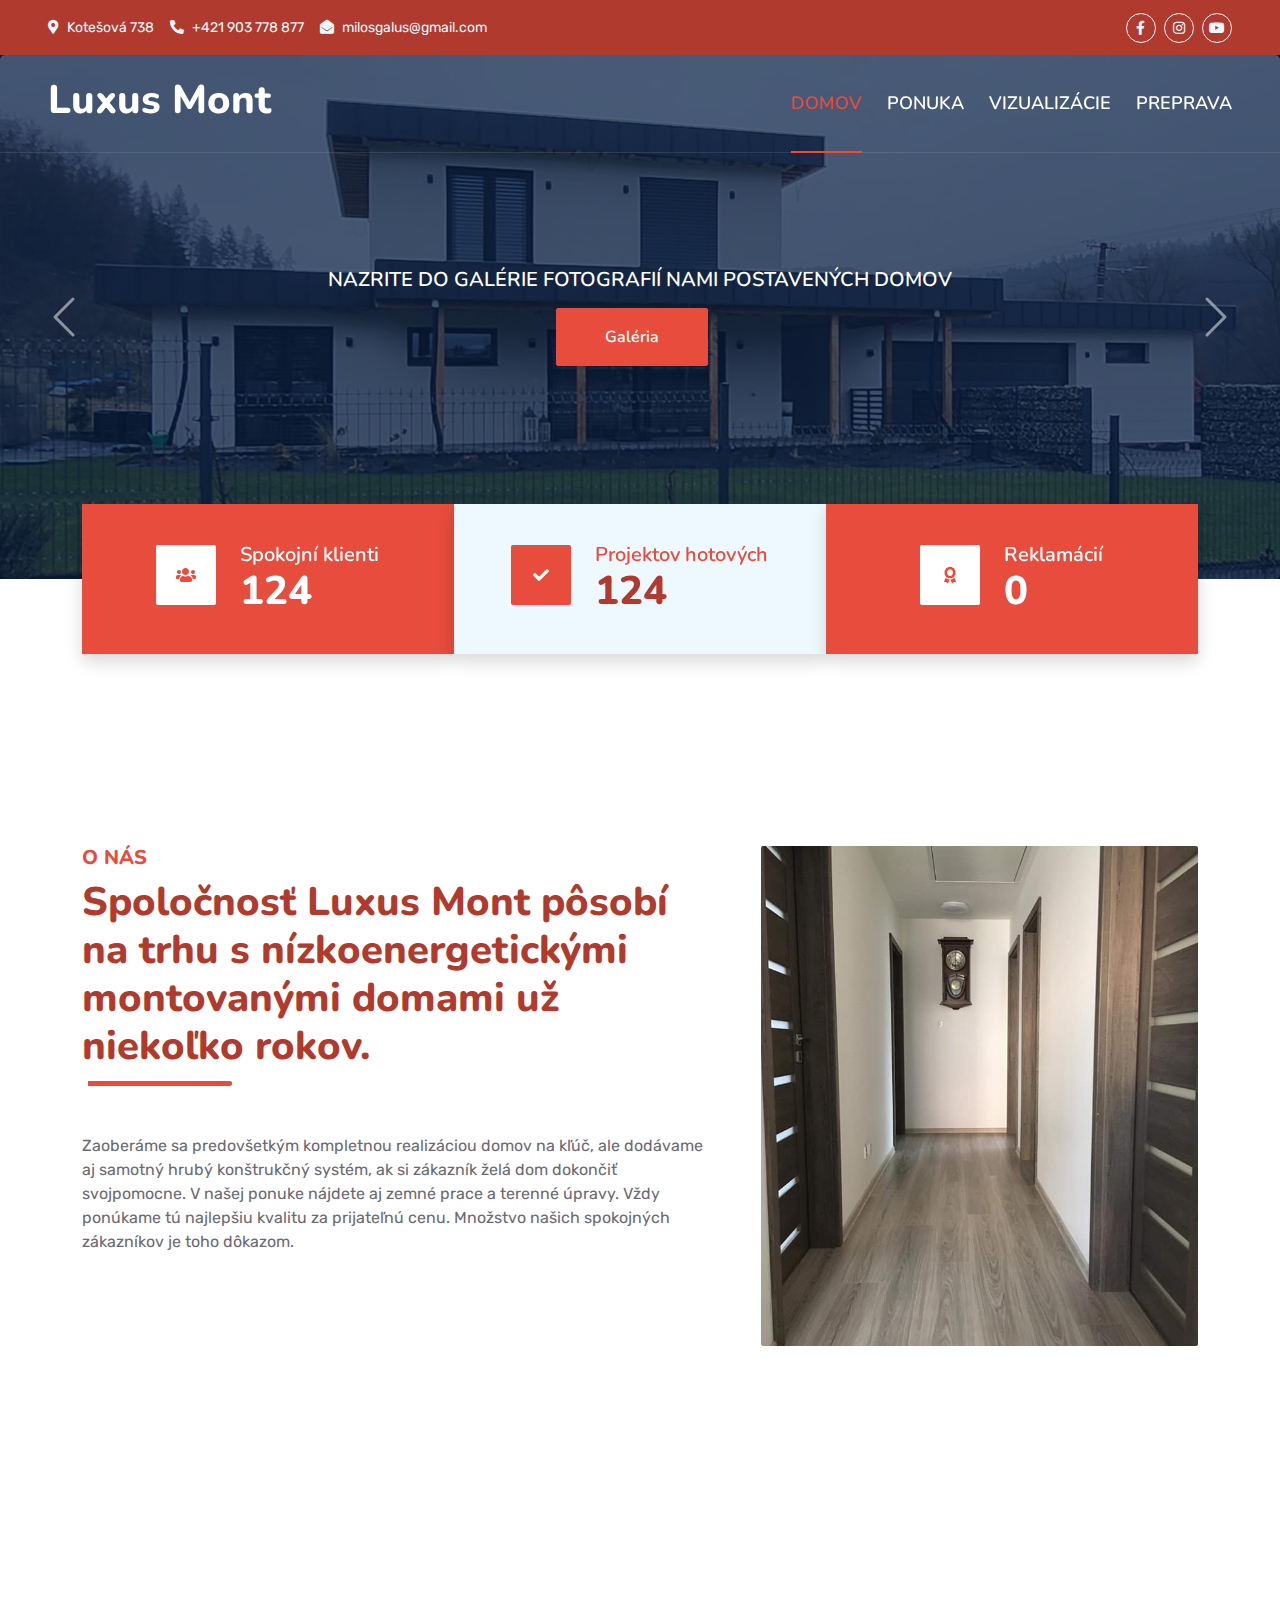
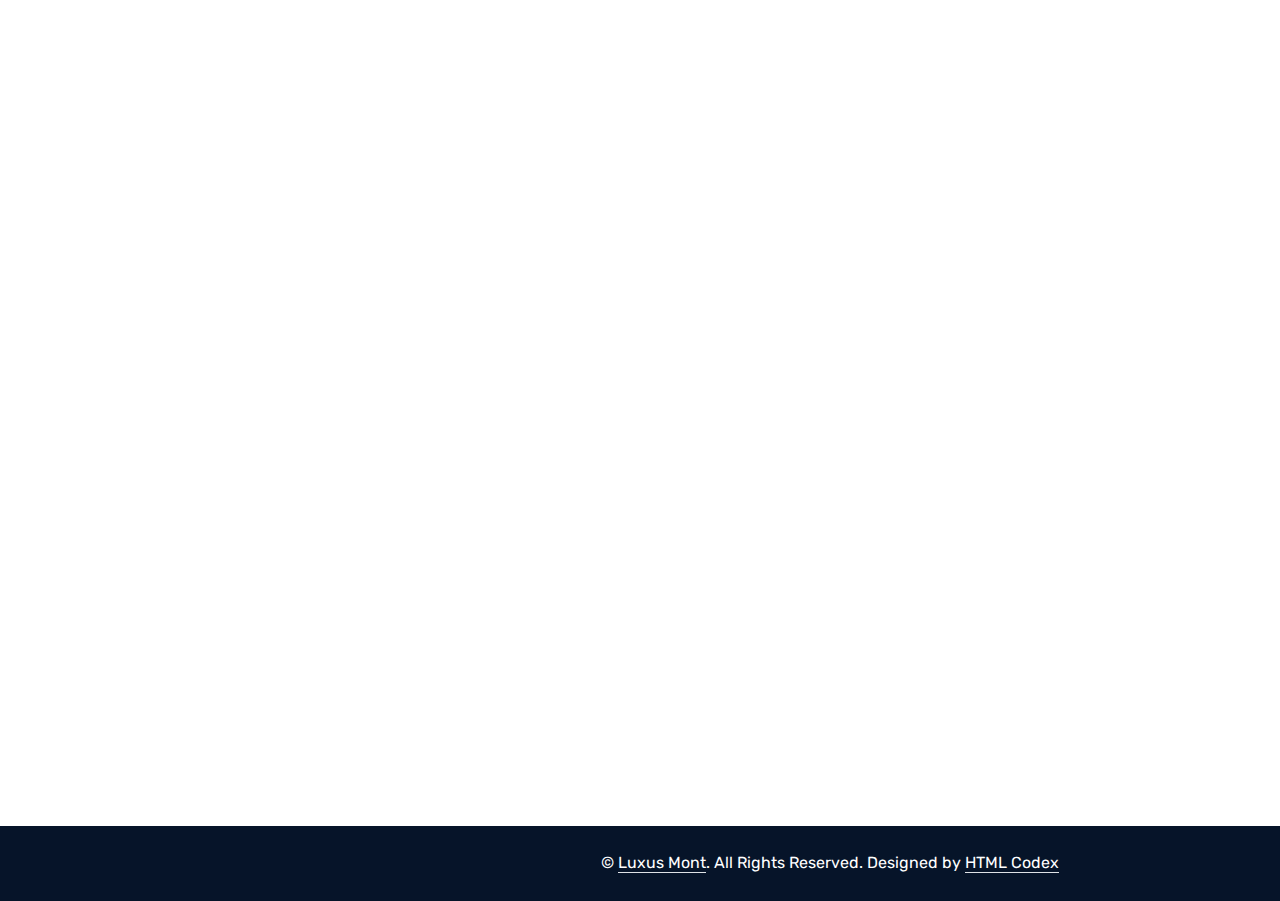
==== index.html @ 5e3aeb2e "Add files via upload" ====
<!DOCTYPE html>
<html lang="en">

<head>
    <meta charset="utf-8">
    <title>Luxus Mont</title>
    <meta content="width=device-width, initial-scale=1.0" name="viewport">
    <meta content="Luxus Mont" name="keywords">
    <meta content="Luxus Mont" name="description">

    <!-- Favicon -->
    <link href="http://luxusmont.sk/obr/logo.png" rel="icon">

    <!-- Google Web Fonts -->
    <link rel="preconnect" href="https://fonts.googleapis.com">
    <link rel="preconnect" href="https://fonts.gstatic.com" crossorigin>
    <link href="https://fonts.googleapis.com/css2?family=Nunito:wght@400;600;700;800&family=Rubik:wght@400;500;600;700&display=swap" rel="stylesheet">

    <!-- Icon Font Stylesheet -->
    <link href="https://cdnjs.cloudflare.com/ajax/libs/font-awesome/5.10.0/css/all.min.css" rel="stylesheet">
    <link href="https://cdn.jsdelivr.net/npm/bootstrap-icons@1.4.1/font/bootstrap-icons.css" rel="stylesheet">

    <!-- Libraries Stylesheet -->
    <link href="lib/owlcarousel/assets/owl.carousel.min.css" rel="stylesheet">
    <link href="lib/animate/animate.min.css" rel="stylesheet">

    <!-- Customized Bootstrap Stylesheet -->
    <link href="css/bootstrap.min.css" rel="stylesheet">

    <!-- Template Stylesheet -->
    <link href="css/style.css" rel="stylesheet">
</head>

<body>
    <!-- Spinner Start -->
    <div id="spinner" class="show bg-white position-fixed translate-middle w-100 vh-100 top-50 start-50 d-flex align-items-center justify-content-center">
        <div class="spinner"></div>
    </div>
    <!-- Spinner End -->


    <!-- Topbar Start -->
    <div class="container-fluid bg-dark px-5 d-none d-lg-block">
        <div class="row gx-0">
            <div class="col-lg-8 text-center text-lg-start mb-2 mb-lg-0">
                <div class="d-inline-flex align-items-center" style="height: 55px;">
                    <small class="me-3 text-light"><i class="fa fa-map-marker-alt me-2"></i>Kotešová 738</small>
                    <small class="me-3 text-light"><i class="fa fa-phone-alt me-2"></i>+421 903 778 877</small>
                    <small class="text-light"><i class="fa fa-envelope-open me-2"></i>milosgalus@gmail.com</small>
                </div>
            </div>
            <div class="col-lg-4 text-center text-lg-end">
                <div class="d-inline-flex align-items-center" style="height: 55px;">
                    <a class="btn btn-sm btn-outline-light btn-sm-square rounded-circle me-2" target="_blank" href="https://www.facebook.com/luxusmont.sk"><i class="fab fa-facebook-f fw-normal"></i></a>
                    <a class="btn btn-sm btn-outline-light btn-sm-square rounded-circle me-2" target="_blank" href="https://www.instagram.com/luxusmont/"><i class="fab fa-instagram fw-normal"></i></a>
                    <a class="btn btn-sm btn-outline-light btn-sm-square rounded-circle" target="_blank" href="https://www.youtube.com/@milosgalus1364"><i class="fab fa-youtube fw-normal"></i></a>
                </div>
            </div>
        </div>
    </div>
    <!-- Topbar End -->


    <!-- Navbar & Carousel Start -->
    <div class="container-fluid position-relative p-0">
        <nav class="navbar navbar-expand-lg navbar-dark px-5 py-3 py-lg-0">
            <a href="index.html" class="navbar-brand p-0">
                <h1>Luxus Mont</h1>
            </a>
            <button class="navbar-toggler" type="button" data-bs-toggle="collapse" data-bs-target="#navbarCollapse">
                <span class="fa fa-bars"></span>
            </button>
            <div class="collapse navbar-collapse" id="navbarCollapse">
                <div class="navbar-nav ms-auto py-0">
                    <a href="index.html" class="nav-item nav-link active">DOMOV</a>
                    <a href="about.html" class="nav-item nav-link">PONUKA</a>
                    <a href="vizualizacie.html" class="nav-item nav-link">VIZUALIZÁCIE</a>
                    <a href="preprava.html" class="nav-item nav-link">PREPRAVA</a>
                </div>
            </div>
        </nav>

        <div id="header-carousel" class="carousel slide carousel-fade" data-bs-ride="carousel">
            <div class="carousel-inner">
                <div class="carousel-item active">
                    <img class="w-100" src="img/dom.jpg" alt="Image">
                    <div class="carousel-caption d-flex flex-column align-items-center justify-content-center">
                        <div class="p-3" style="max-width: 900px;">
                            <h5 class="text-white text-uppercase mb-3 animated slideInDown">Nazrite do galérie fotografií nami postavených domov</h5>
                  <!--           <h1 class="display-1 text-white mb-md-4 animated zoomIn">Nazrite do galérie fotografií nami postavených domov</h1>-->
                            <a href="quote.html" class="btn btn-primary py-md-3 px-md-5 me-3 animated slideInLeft">Galéria</a>
               <!--             <a href="" class="btn btn-outline-light py-md-3 px-md-5 animated slideInRight">Contact Us</a>-->
                        </div>
                    </div>
                </div>
                <div class="carousel-item">
                    <img class="w-100" src="img/dom2.jpg" alt="Image">
                    <div class="carousel-caption d-flex flex-column align-items-center justify-content-center">
                        <div class="p-3" style="max-width: 900px;">
                            <h5 class="text-white text-uppercase mb-3 animated slideInDown">Prečo montovaný dom?</h5>
                    <!--      <h1 class="display-1 text-white mb-md-4 animated zoomIn">Creative & Innovative Digital Solution</h1>-->  
                            <a href="quote.html" class="btn btn-primary py-md-3 px-md-5 me-3 animated slideInLeft">Zisti Viac</a>
                     <!--       <a href="" class="btn btn-outline-light py-md-3 px-md-5 animated slideInRight">Contact Us</a>--> 
                        </div>
                    </div>
                </div>
            </div>
            <button class="carousel-control-prev" type="button" data-bs-target="#header-carousel"
                data-bs-slide="prev">
                <span class="carousel-control-prev-icon" aria-hidden="true"></span>
                <span class="visually-hidden">Previous</span>
            </button>
            <button class="carousel-control-next" type="button" data-bs-target="#header-carousel"
                data-bs-slide="next">
                <span class="carousel-control-next-icon" aria-hidden="true"></span>
                <span class="visually-hidden">Next</span>
            </button>
        </div>
    </div>
    <!-- Navbar & Carousel End -->


    <!-- Full Screen Search End -->


    <!-- Facts Start -->
    <div class="container-fluid facts py-5 pt-lg-0">
        <div class="container py-5 pt-lg-0">
            <div class="row gx-0">
                <div class="col-lg-4 wow zoomIn" data-wow-delay="0.1s">
                    <div class="bg-primary shadow d-flex align-items-center justify-content-center p-4" style="height: 150px;">
                        <div class="bg-white d-flex align-items-center justify-content-center rounded mb-2" style="width: 60px; height: 60px;">
                            <i class="fa fa-users text-primary"></i>
                        </div>
                        <div class="ps-4">
                            <h5 class="text-white mb-0">Spokojní klienti</h5>
                            <h1 class="text-white mb-0" data-toggle="counter-up">350</h1>
                        </div>
                    </div>
                </div>
                <div class="col-lg-4 wow zoomIn" data-wow-delay="0.3s">
                    <div class="bg-light shadow d-flex align-items-center justify-content-center p-4" style="height: 150px;">
                        <div class="bg-primary d-flex align-items-center justify-content-center rounded mb-2" style="width: 60px; height: 60px;">
                            <i class="fa fa-check text-white"></i>
                        </div>
                        <div class="ps-4">
                            <h5 class="text-primary mb-0">Projektov hotových</h5>
                            <h1 class="mb-0" data-toggle="counter-up">350</h1>
                        </div>
                    </div>
                </div>
                <div class="col-lg-4 wow zoomIn" data-wow-delay="0.6s">
                    <div class="bg-primary shadow d-flex align-items-center justify-content-center p-4" style="height: 150px;">
                        <div class="bg-white d-flex align-items-center justify-content-center rounded mb-2" style="width: 60px; height: 60px;">
                            <i class="fa fa-award text-primary"></i>
                        </div>
                        <div class="ps-4">
                            <h5 class="text-white mb-0">Reklamácií</h5>
                            <h1 class="text-white mb-0" data-toggle="counter-up">0</h1>
                        </div>
                    </div>
                </div>
            </div>
        </div>
    </div>
    <!-- Facts Start -->


    <!-- About Start -->
    <div class="container-fluid py-5 wow fadeInUp" data-wow-delay="0.1s">
        <div class="container py-5">
            <div class="row g-5">
                <div class="col-lg-7">
                    <div class="section-title position-relative pb-3 mb-5">
                        <h5 class="fw-bold text-primary text-uppercase">O nás</h5>
                        <h1 class="mb-0">Spoločnosť Luxus Mont pôsobí na trhu s nízkoenergetickými montovanými domami už niekoľko rokov.</h1>
                    </div>
                    <p class="mb-4">Zaoberáme sa predovšetkým kompletnou realizáciou domov na kľúč, ale dodávame aj samotný hrubý konštrukčný systém, ak si zákazník želá dom dokončiť svojpomocne. V našej ponuke nájdete aj zemné prace a terenné úpravy. Vždy ponúkame tú najlepšiu kvalitu za prijateľnú cenu. Množstvo našich spokojných zákazníkov je toho dôkazom.</p>
                </div>
                <div class="col-lg-5" style="min-height: 500px;">
                    <div class="position-relative h-100">
                        <img class="position-absolute w-100 h-100 rounded wow zoomIn" data-wow-delay="0.9s" src="img/obrazok.jpg" style="object-fit: cover;">
                    </div>
                </div>
            </div>
        </div>
    </div>
    <!-- About End -->



    <!-- Service Start -->
    <div class="container-fluid py-5 wow fadeInUp" data-wow-delay="0.1s">
        <div class="container py-5">
            <div class="section-title text-center position-relative pb-3 mb-5 mx-auto" style="max-width: 600px;">
                <h5 class="fw-bold text-primary text-uppercase">Naša stavba, Váš domov</h5>
                <h1 class="mb-0">Prečo montovaný dom?</h1>
            </div>
            <div class="row g-5">
                <div class="col-lg-4 col-md-6 wow zoomIn" data-wow-delay="0.3s">
                    <div class="service-item bg-light rounded d-flex flex-column align-items-center justify-content-center text-center">
                        <div class="service-icon">
                            <i class="fa fa-shield-alt text-white"></i>
                        </div>
                        <h4 class="mb-3">Neobmedzené možnosti naprojektovania</h4>
                        <p class="m-0">Možnosť výberu katalógového projektu alebo naplánovanie vlastných predstáv o bývaní, obmedzením je len Vaša fantázia.</p>

                    </div>
                </div>
                <div class="col-lg-4 col-md-6 wow zoomIn" data-wow-delay="0.6s">
                    <div class="service-item bg-light rounded d-flex flex-column align-items-center justify-content-center text-center">
                        <div class="service-icon">
                            <i class="fa fa-chart-pie text-white"></i>
                        </div>
                        <h4 class="mb-3">Výhodné ceny</h4>
                        <p class="m-0">Napriek použitiu kvalitných materiálov od renomovaných výrobcov sú ceny dostupné aj vďaka výstavbe priamo na mieste.</p>

                    </div>
                </div>
                <div class="col-lg-4 col-md-6 wow zoomIn" data-wow-delay="0.9s">
                    <div class="service-item bg-light rounded d-flex flex-column align-items-center justify-content-center text-center">
                        <div class="service-icon">
                            <i class="fa fa-code text-white"></i>
                        </div>
                        <h4 class="mb-3">Použitie prírodných materiálov</h4>
                        <p class="m-0">Pri výstavbe sa zväčša používajú prírodné materiály. Hlavnou zložkou je drevo, jeden z najstarších materiálov používaných na stavbu domov.</p>

                    </div>
                </div>
                <div class="col-lg-4 col-md-6 wow zoomIn" data-wow-delay="0.3s">
                    <div class="service-item bg-light rounded d-flex flex-column align-items-center justify-content-center text-center">
                        <div class="service-icon">
                            <i class="fab fa-android text-white"></i>
                        </div>
                        <h4 class="mb-3">Tepelno izolačné vlastnosti</h4>
                        <p class="m-0">Domy sú zaradené do kategórie nízkoenergetické. V štandardnom prevedení majú obvodové steny U = 0,19 KW</p>

                    </div>
                </div>
                <div class="col-lg-4 col-md-6 wow zoomIn" data-wow-delay="0.6s">
                    <div class="service-item bg-light rounded d-flex flex-column align-items-center justify-content-center text-center">
                        <div class="service-icon">
                            <i class="fa fa-search text-white"></i>
                        </div>
                        <h4 class="mb-3">Úspora prevádzkových nákladov</h4>
                        <p class="m-0">Vďaka nízkej energetickej náročnosti sú náklady na prevádzku nižšie približne o 30% ako u bežných novostavieb.</p>

                    </div>
                </div>
                <div class="col-lg-4 col-md-6 wow zoomIn" data-wow-delay="0.6s">
                    <div class="service-item bg-light rounded d-flex flex-column align-items-center justify-content-center text-center">
                        <div class="service-icon">
                            <i class="fa fa-search text-white"></i>
                        </div>
                        <h4 class="mb-3">Viac vnútorného priestoru</h4>
                        <p class="m-0">Obvodové steny ako aj priečky montovaných domov sú užšie ako bežné murované stavby, čo šetrí priestor a dáva väčšiu využiteľnú plochu.</p>
                    </div>
                </div>
            </div>
        </div>
    </div>
    <!-- Service End -->





    <!-- Footer Start -->
    <div class="container-fluid text-white" style="background: #061429;">
        <div class="container text-center">
            <div class="row justify-content-end">
                <div class="col-lg-8 col-md-6">
                    <div class="d-flex align-items-center justify-content-center" style="height: 75px;">
                        <p class="mb-0">&copy; <a class="text-white border-bottom" href="#">Luxus Mont</a>. All Rights Reserved. 
						
						<!--/*** This template is free as long as you keep the footer author’s credit link/attribution link/backlink. If you'd like to use the template without the footer author’s credit link/attribution link/backlink, you can purchase the Credit Removal License from "https://htmlcodex.com/credit-removal". Thank you for your support. ***/-->
						Designed by <a class="text-white border-bottom" href="https://htmlcodex.com">HTML Codex</a></p>
                    </div>
                </div>
            </div>
        </div>
    </div>
    <!-- Footer End -->


    <!-- JavaScript Libraries -->
    <script src="https://code.jquery.com/jquery-3.4.1.min.js"></script>
    <script src="https://cdn.jsdelivr.net/npm/bootstrap@5.0.0/dist/js/bootstrap.bundle.min.js"></script>
    <script src="lib/wow/wow.min.js"></script>
    <script src="lib/easing/easing.min.js"></script>
    <script src="lib/waypoints/waypoints.min.js"></script>
    <script src="lib/counterup/counterup.min.js"></script>
    <script src="lib/owlcarousel/owl.carousel.min.js"></script>

    <!-- Template Javascript -->
    <script src="js/main.js"></script>
</body>

</html>
---- css/style.css ----
/********** Template CSS **********/
:root {
    --primary: #E74C3C;
    --secondary: #34AD54;
    --light: #EEF9FF;
    --dark: #B03A2E;
}


/*** Spinner ***/
.spinner {
    width: 40px;
    height: 40px;
    background: var(--primary);
    margin: 100px auto;
    -webkit-animation: sk-rotateplane 1.2s infinite ease-in-out;
    animation: sk-rotateplane 1.2s infinite ease-in-out;
}

@-webkit-keyframes sk-rotateplane {
    0% {
        -webkit-transform: perspective(120px)
    }
    50% {
        -webkit-transform: perspective(120px) rotateY(180deg)
    }
    100% {
        -webkit-transform: perspective(120px) rotateY(180deg) rotateX(180deg)
    }
}

@keyframes sk-rotateplane {
    0% {
        transform: perspective(120px) rotateX(0deg) rotateY(0deg);
        -webkit-transform: perspective(120px) rotateX(0deg) rotateY(0deg)
    }
    50% {
        transform: perspective(120px) rotateX(-180.1deg) rotateY(0deg);
        -webkit-transform: perspective(120px) rotateX(-180.1deg) rotateY(0deg)
    }
    100% {
        transform: perspective(120px) rotateX(-180deg) rotateY(-179.9deg);
        -webkit-transform: perspective(120px) rotateX(-180deg) rotateY(-179.9deg);
    }
}

#spinner {
    opacity: 0;
    visibility: hidden;
    transition: opacity .5s ease-out, visibility 0s linear .5s;
    z-index: 99999;
}

#spinner.show {
    transition: opacity .5s ease-out, visibility 0s linear 0s;
    visibility: visible;
    opacity: 1;
}


/*** Heading ***/
h1,
h2,
.fw-bold {
    font-weight: 800 !important;
}

h3,
h4,
.fw-semi-bold {
    font-weight: 700 !important;
}

h5,
h6,
.fw-medium {
    font-weight: 600 !important;
}


/*** Button ***/
.btn {
    font-family: 'Nunito', sans-serif;
    font-weight: 600;
    transition: .5s;
}

.btn-primary,
.btn-secondary {
    color: #FFFFFF;
    box-shadow: inset 0 0 0 50px transparent;
}

.btn-primary:hover {
    box-shadow: inset 0 0 0 0 var(--primary);
}

.btn-secondary:hover {
    box-shadow: inset 0 0 0 0 var(--secondary);
}

.btn-square {
    width: 36px;
    height: 36px;
}

.btn-sm-square {
    width: 30px;
    height: 30px;
}

.btn-lg-square {
    width: 48px;
    height: 48px;
}

.btn-square,
.btn-sm-square,
.btn-lg-square {
    padding-left: 0;
    padding-right: 0;
    text-align: center;
}


/*** Navbar ***/
.navbar-dark .navbar-nav .nav-link {
    font-family: 'Nunito', sans-serif;
    position: relative;
    margin-left: 25px;
    padding: 35px 0;
    color: #FFFFFF;
    font-size: 18px;
    font-weight: 600;
    outline: none;
    transition: .5s;
}

.sticky-top.navbar-dark .navbar-nav .nav-link {
    padding: 20px 0;
    color: var(--dark);
}

.navbar-dark .navbar-nav .nav-link:hover,
.navbar-dark .navbar-nav .nav-link.active {
    color: var(--primary);
}

.navbar-dark .navbar-brand h1 {
    color: #FFFFFF;
}

.navbar-dark .navbar-toggler {
    color: var(--primary) !important;
    border-color: var(--primary) !important;
}

@media (max-width: 991.98px) {
    .sticky-top.navbar-dark {
        position: relative;
        background: #FFFFFF;
    }

    .navbar-dark .navbar-nav .nav-link,
    .navbar-dark .navbar-nav .nav-link.show,
    .sticky-top.navbar-dark .navbar-nav .nav-link {
        padding: 10px 0;
        color: var(--dark);
    }

    .navbar-dark .navbar-brand h1 {
        color: var(--primary);
    }
}

@media (min-width: 992px) {
    .navbar-dark {
        position: absolute;
        width: 100%;
        top: 0;
        left: 0;
        border-bottom: 1px solid rgba(256, 256, 256, .1);
        z-index: 999;
    }
    
    .sticky-top.navbar-dark {
        position: fixed;
        background: #FFFFFF;
    }

    .navbar-dark .navbar-nav .nav-link::before {
        position: absolute;
        content: "";
        width: 0;
        height: 2px;
        bottom: -1px;
        left: 50%;
        background: var(--primary);
        transition: .5s;
    }

    .navbar-dark .navbar-nav .nav-link:hover::before,
    .navbar-dark .navbar-nav .nav-link.active::before {
        width: 100%;
        left: 0;
    }

    .navbar-dark .navbar-nav .nav-link.nav-contact::before {
        display: none;
    }

    .sticky-top.navbar-dark .navbar-brand h1 {
        color: var(--primary);
    }
}


/*** Carousel ***/
.carousel-caption {
    top: 0;
    left: 0;
    right: 0;
    bottom: 0;
    background: rgba(9, 30, 62, .7);
    z-index: 1;
}

@media (max-width: 576px) {
    .carousel-caption h5 {
        font-size: 14px;
        font-weight: 500 !important;
    }

    .carousel-caption h1 {
        font-size: 30px;
        font-weight: 600 !important;
    }
}

.carousel-control-prev,
.carousel-control-next {
    width: 10%;
}

.carousel-control-prev-icon,
.carousel-control-next-icon {
    width: 3rem;
    height: 3rem;
}


/*** Section Title ***/
.section-title::before {
    position: absolute;
    content: "";
    width: 150px;
    height: 5px;
    left: 0;
    bottom: 0;
    background: var(--primary);
    border-radius: 2px;
}

.section-title.text-center::before {
    left: 50%;
    margin-left: -75px;
}

.section-title.section-title-sm::before {
    width: 90px;
    height: 3px;
}

.section-title::after {
    position: absolute;
    content: "";
    width: 6px;
    height: 5px;
    bottom: 0px;
    background: #FFFFFF;
    -webkit-animation: section-title-run 5s infinite linear;
    animation: section-title-run 5s infinite linear;
}

.section-title.section-title-sm::after {
    width: 4px;
    height: 3px;
}

.section-title.text-center::after {
    -webkit-animation: section-title-run-center 5s infinite linear;
    animation: section-title-run-center 5s infinite linear;
}

.section-title.section-title-sm::after {
    -webkit-animation: section-title-run-sm 5s infinite linear;
    animation: section-title-run-sm 5s infinite linear;
}

@-webkit-keyframes section-title-run {
    0% {left: 0; } 50% { left : 145px; } 100% { left: 0; }
}

@-webkit-keyframes section-title-run-center {
    0% { left: 50%; margin-left: -75px; } 50% { left : 50%; margin-left: 45px; } 100% { left: 50%; margin-left: -75px; }
}

@-webkit-keyframes section-title-run-sm {
    0% {left: 0; } 50% { left : 85px; } 100% { left: 0; }
}


/*** Service ***/
.service-item {
    position: relative;
    height: 300px;
    padding: 0 30px;
    transition: .5s;
}

.service-item .service-icon {
    margin-bottom: 30px;
    width: 60px;
    height: 60px;
    display: flex;
    align-items: center;
    justify-content: center;
    background: var(--primary);
    border-radius: 2px;
    transform: rotate(-45deg);
}

.service-item .service-icon i {
    transform: rotate(45deg);
}

.service-item a.btn {
    position: absolute;
    width: 60px;
    bottom: -48px;
    left: 50%;
    margin-left: -30px;
    opacity: 0;
}

.service-item:hover a.btn {
    bottom: -24px;
    opacity: 1;
}


/*** Testimonial ***/
.testimonial-carousel .owl-dots {
    margin-top: 15px;
    display: flex;
    align-items: flex-end;
    justify-content: center;
}

.testimonial-carousel .owl-dot {
    position: relative;
    display: inline-block;
    margin: 0 5px;
    width: 15px;
    height: 15px;
    background: #DDDDDD;
    border-radius: 2px;
    transition: .5s;
}

.testimonial-carousel .owl-dot.active {
    width: 30px;
    background: var(--primary);
}

.testimonial-carousel .owl-item.center {
    position: relative;
    z-index: 1;
}

.testimonial-carousel .owl-item .testimonial-item {
    transition: .5s;
}

.testimonial-carousel .owl-item.center .testimonial-item {
    background: #FFFFFF !important;
    box-shadow: 0 0 30px #DDDDDD;
}


/*** Team ***/
.team-item {
    transition: .5s;
}

.team-social {
    position: absolute;
    width: 100%;
    height: 100%;
    top: 0;
    left: 0;
    display: flex;
    align-items: center;
    justify-content: center;
    transition: .5s;
}

.team-social a.btn {
    position: relative;
    margin: 0 3px;
    margin-top: 100px;
    opacity: 0;
}

.team-item:hover {
    box-shadow: 0 0 30px #DDDDDD;
}

.team-item:hover .team-social {
    background: rgba(9, 30, 62, .7);
}

.team-item:hover .team-social a.btn:first-child {
    opacity: 1;
    margin-top: 0;
    transition: .3s 0s;
}

.team-item:hover .team-social a.btn:nth-child(2) {
    opacity: 1;
    margin-top: 0;
    transition: .3s .05s;
}

.team-item:hover .team-social a.btn:nth-child(3) {
    opacity: 1;
    margin-top: 0;
    transition: .3s .1s;
}

.team-item:hover .team-social a.btn:nth-child(4) {
    opacity: 1;
    margin-top: 0;
    transition: .3s .15s;
}

.team-item .team-img img,
.blog-item .blog-img img  {
    transition: .5s;
}

.team-item:hover .team-img img,
.blog-item:hover .blog-img img {
    transform: scale(1.15);
}


/*** Miscellaneous ***/
@media (min-width: 991.98px) {
    .facts {
        position: relative;
        margin-top: -75px;
        z-index: 1;
    }
}

.back-to-top {
    position: fixed;
    display: none;
    right: 45px;
    bottom: 45px;
    z-index: 99;
}

.bg-header {
    background: linear-gradient(rgba(9, 30, 62, .7), rgba(9, 30, 62, .7)), url(../img/carousel-1.jpg) center center no-repeat;
    background-size: cover;
}

.link-animated a {
    transition: .5s;
}

.link-animated a:hover {
    padding-left: 10px;
}

@media (min-width: 767.98px) {
    .footer-about {
        margin-bottom: -75px;
    }
}
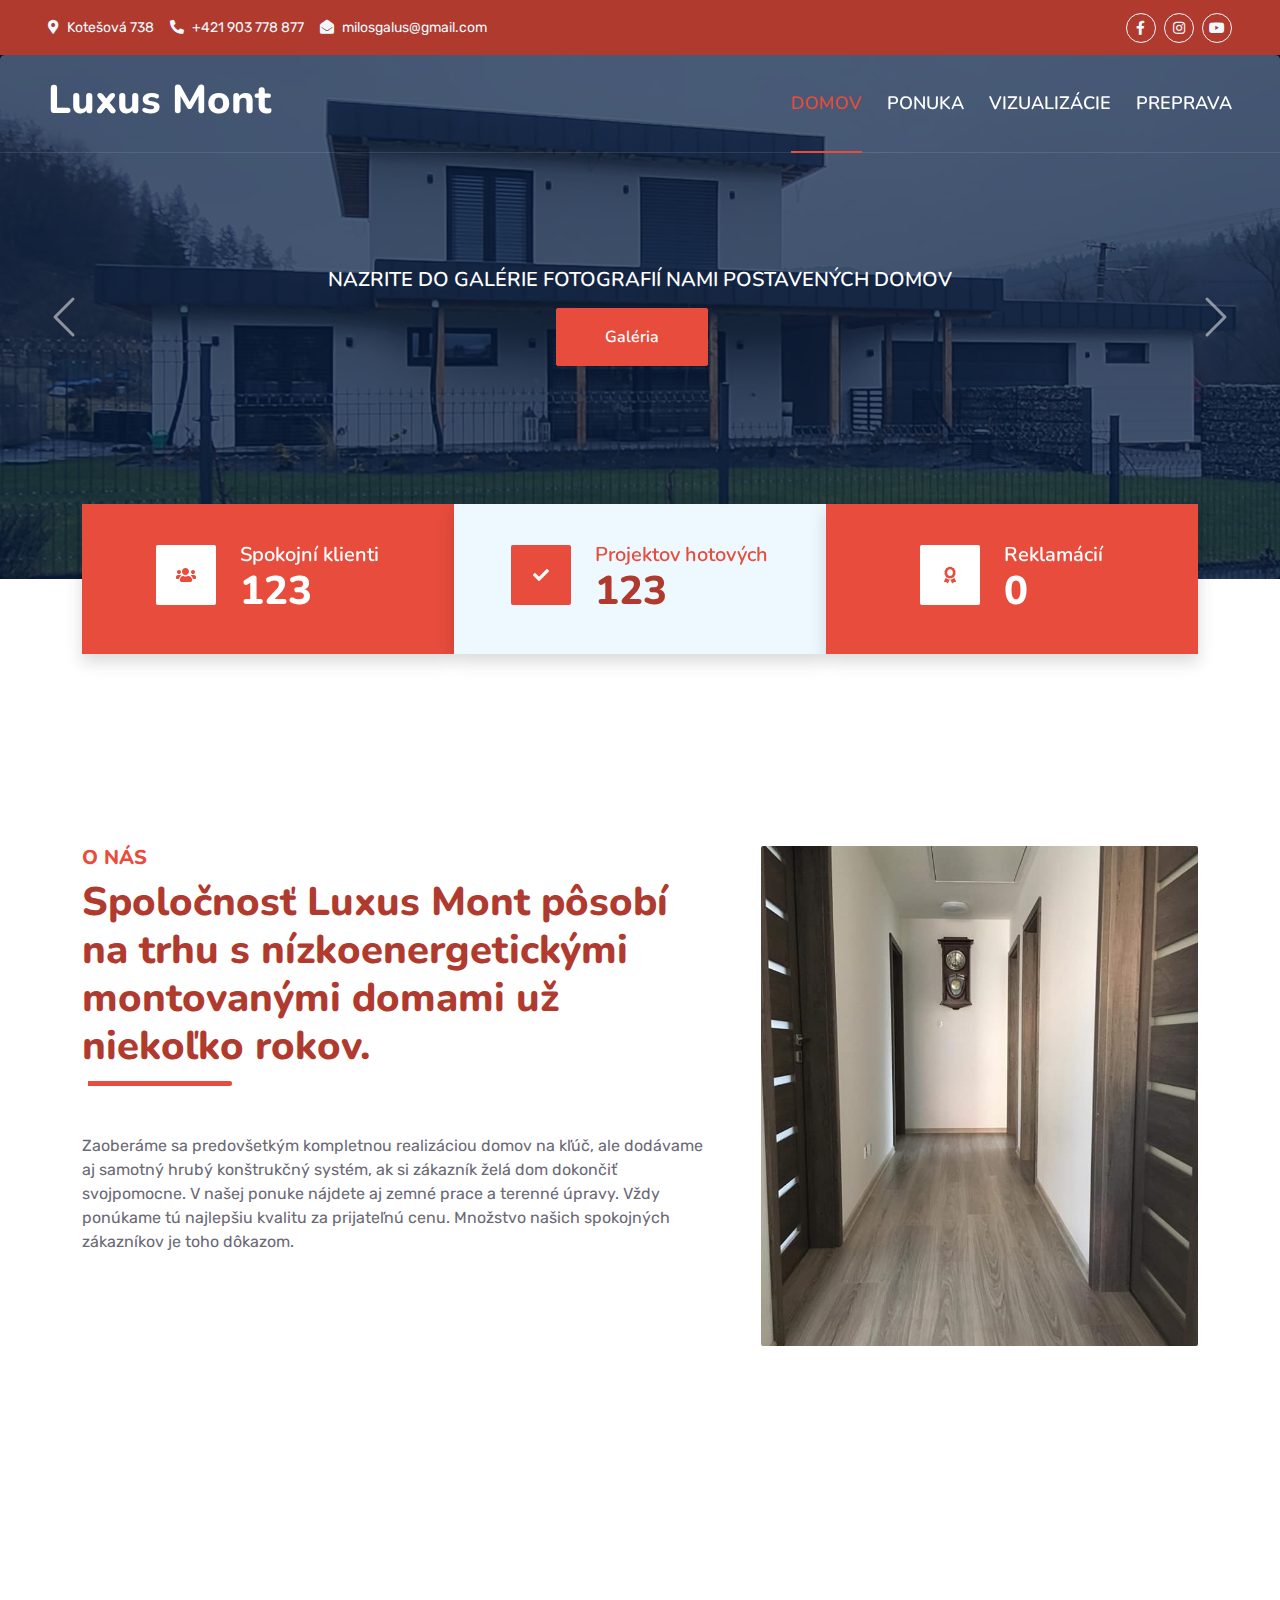
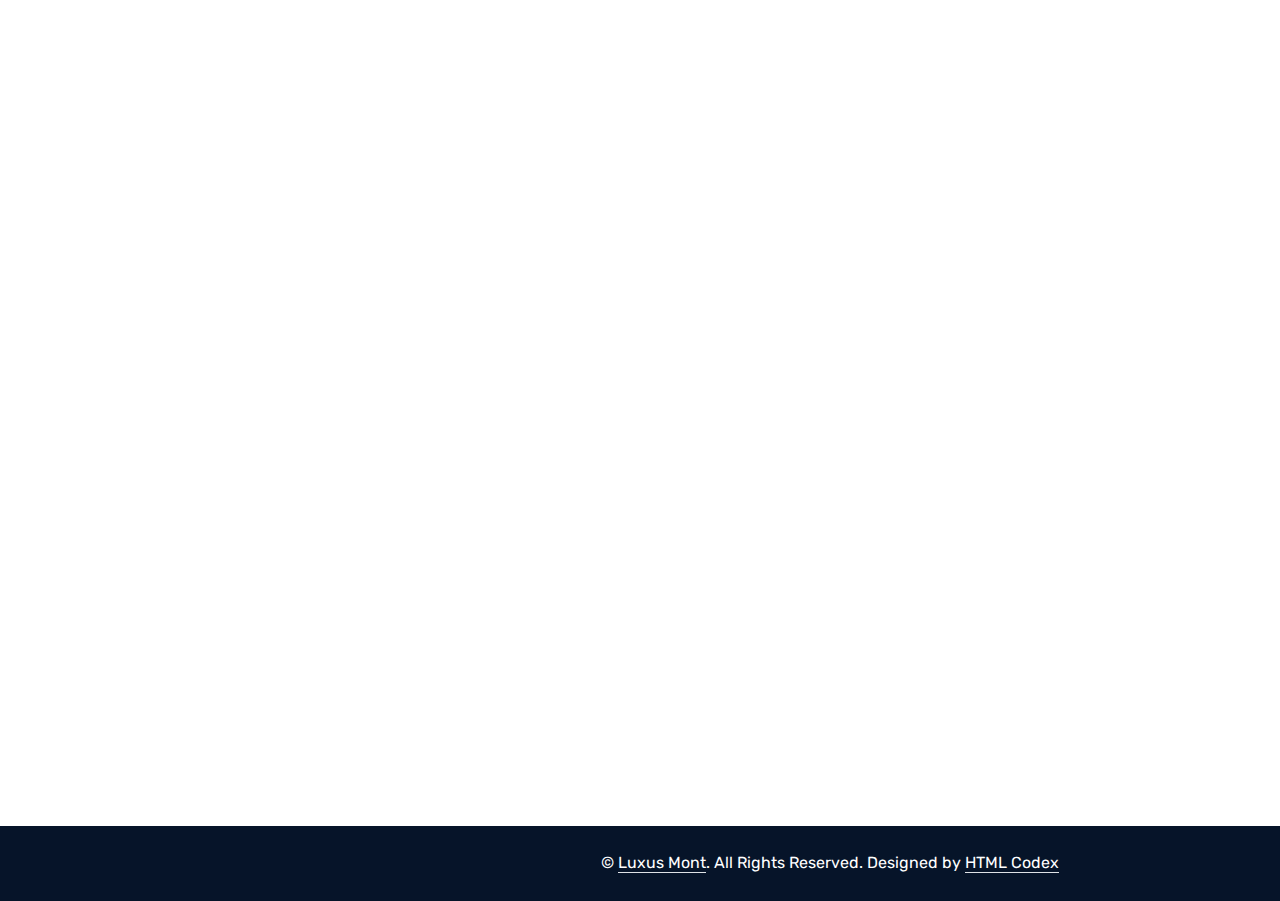
==== commit aa0f5921: "Update index.html" ====
--- a/index.html
+++ b/index.html
@@ -233,7 +233,7 @@
                             <i class="fab fa-android text-white"></i>
                         </div>
                         <h4 class="mb-3">Tepelno izolačné vlastnosti</h4>
-                        <p class="m-0">Domy sú zaradené do kategórie nízkoenergetické. V štandardnom prevedení majú obvodové steny U = 0,19 KW</p>
+                        <p class="m-0">Domy sú zaradené do kategórie nízkoenergetické. V štandardnom prevedení majú obvodové steny U = 0,14 KW</p>
 
                     </div>
                 </div>
@@ -296,4 +296,4 @@
     <script src="js/main.js"></script>
 </body>
 
-</html>+</html>
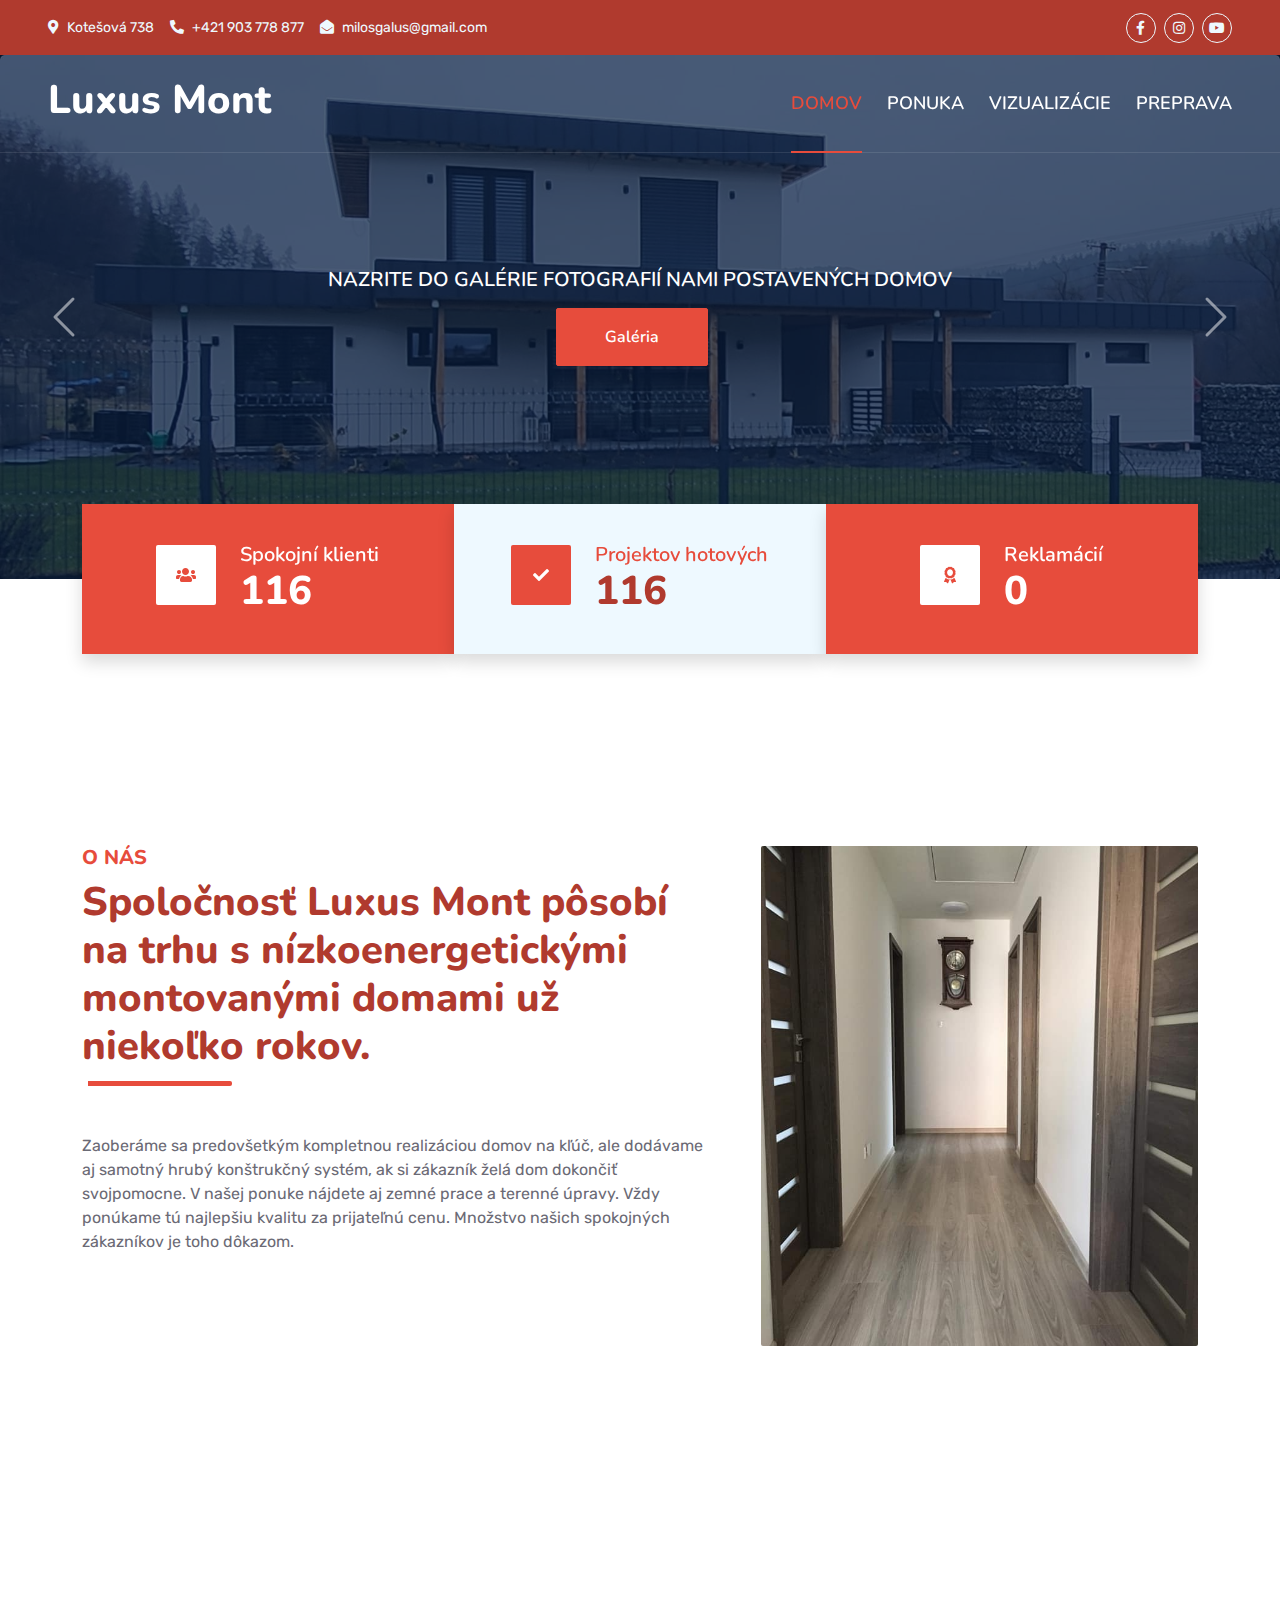
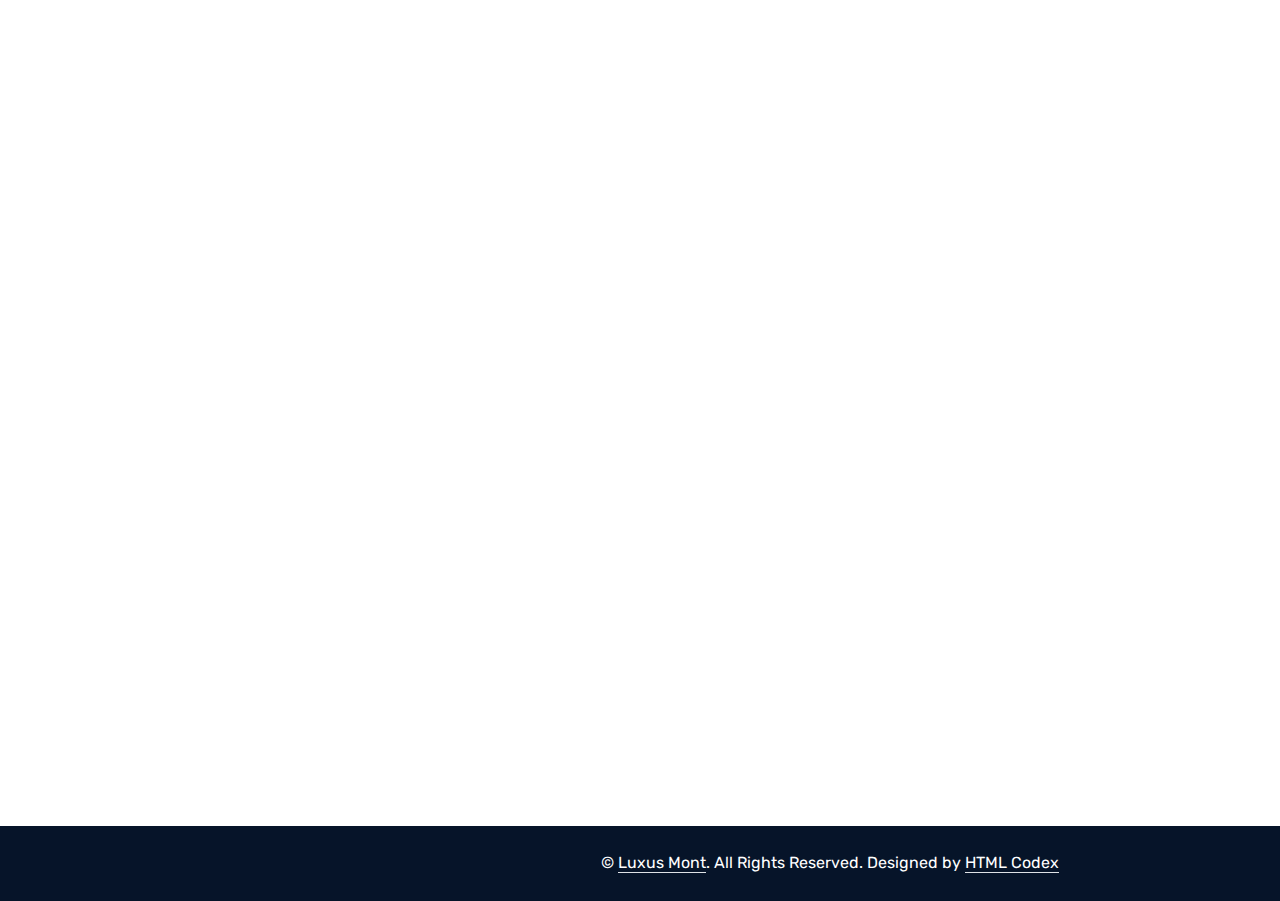
==== commit 5d675e0f: "Add files via upload" ====
--- a/index.html
+++ b/index.html
@@ -296,4 +296,4 @@
     <script src="js/main.js"></script>
 </body>
 
-</html>
+</html>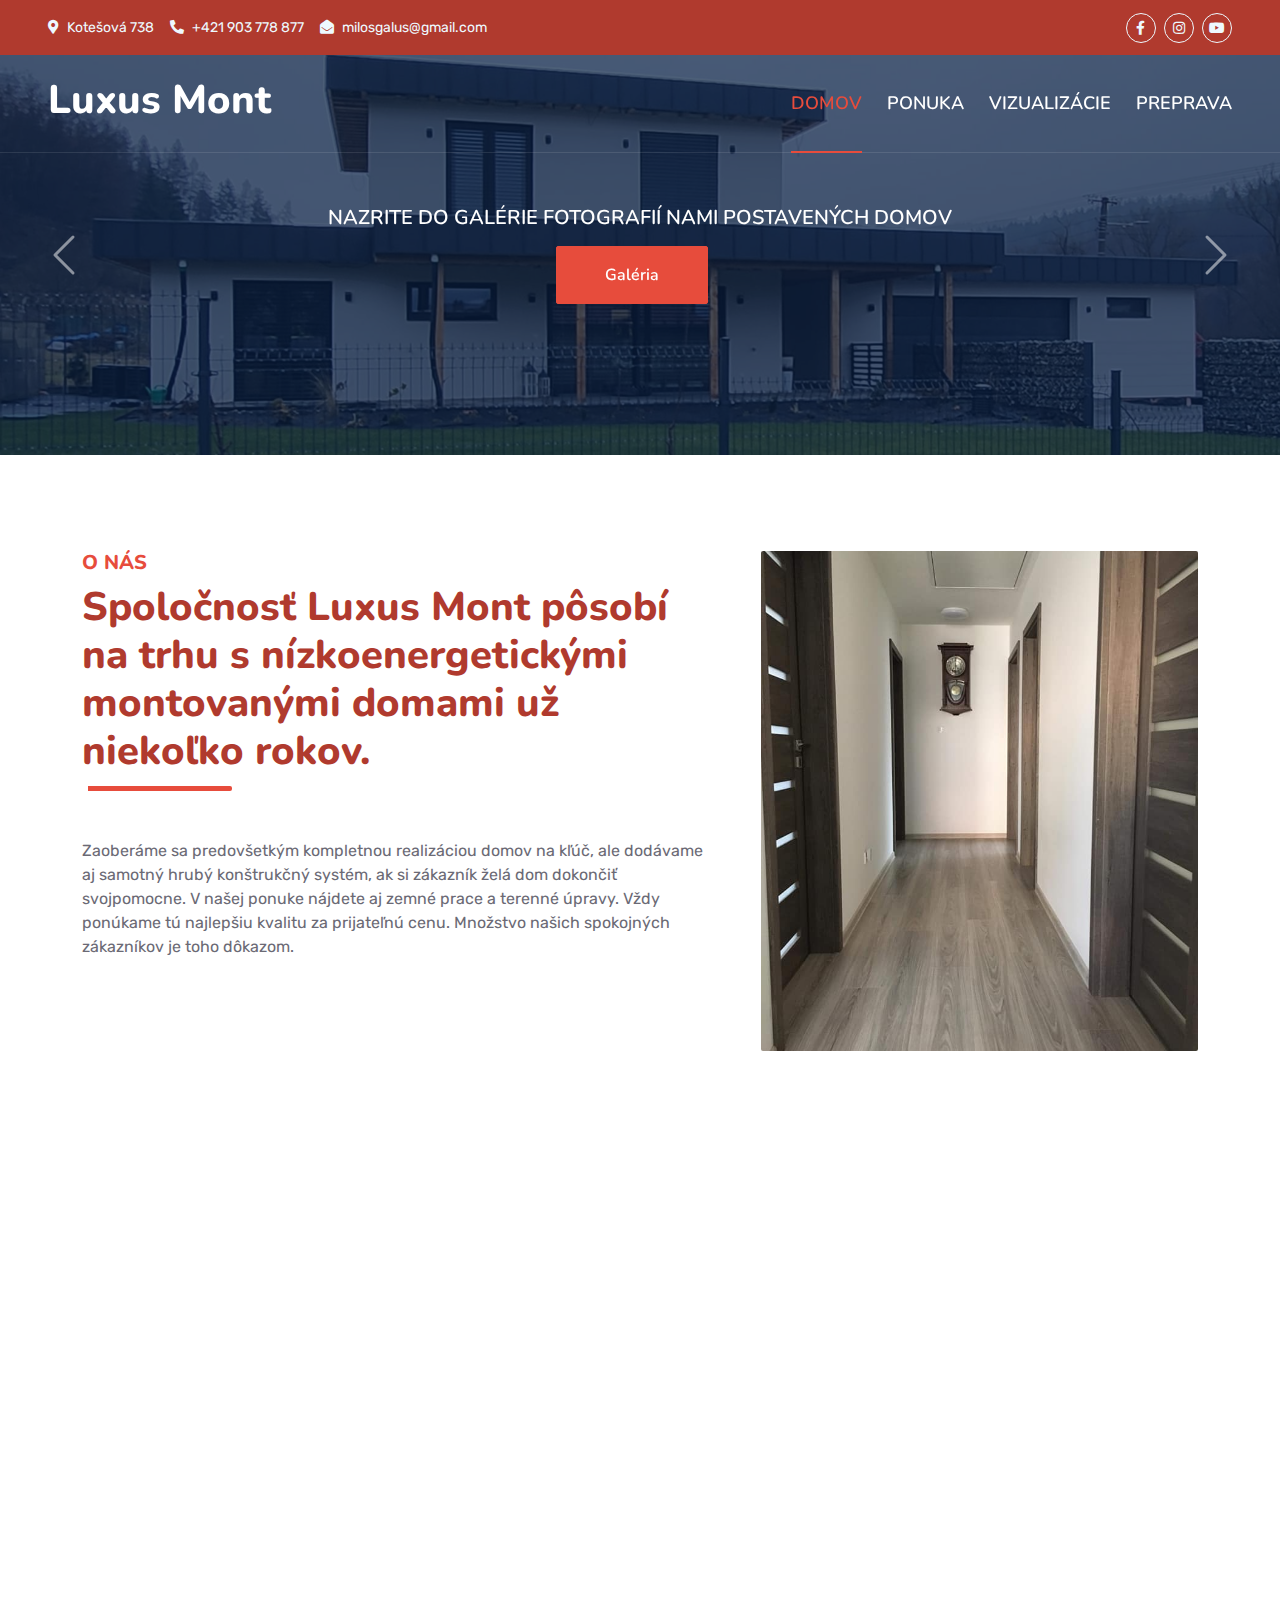
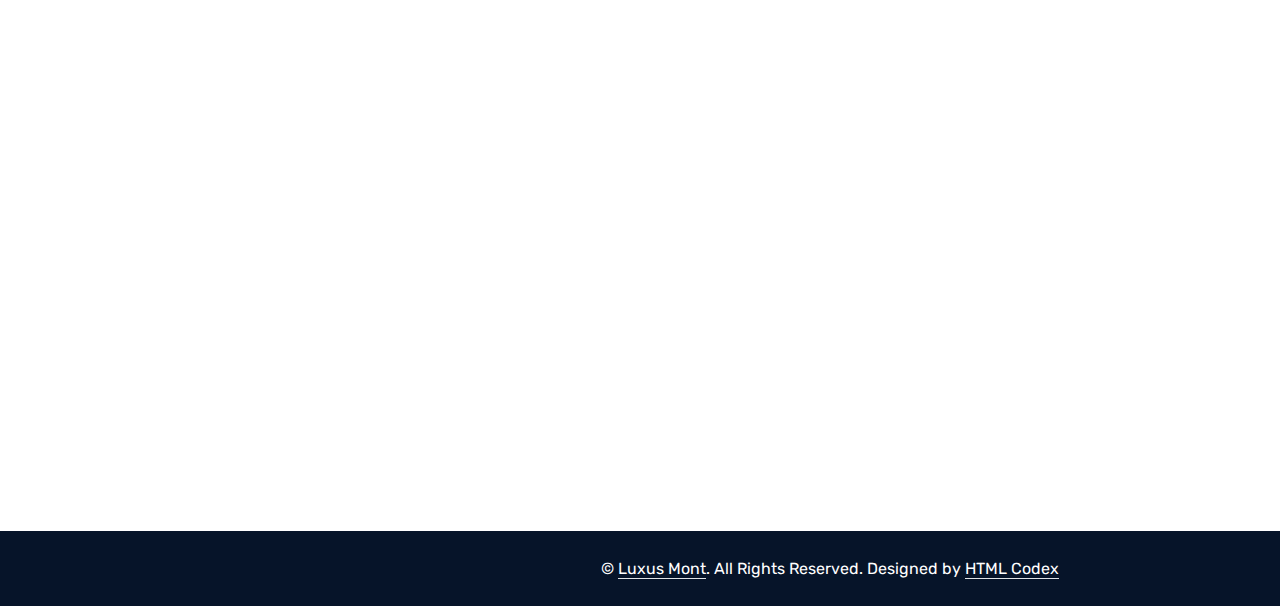
==== commit 5e0823a9: "Add files via upload" ====
--- a/index.html
+++ b/index.html
@@ -83,7 +83,7 @@
         <div id="header-carousel" class="carousel slide carousel-fade" data-bs-ride="carousel">
             <div class="carousel-inner">
                 <div class="carousel-item active">
-                    <img class="w-100" src="img/dom.jpg" alt="Image">
+                    <img class="w-100" src="img/dom.png" alt="Image">
                     <div class="carousel-caption d-flex flex-column align-items-center justify-content-center">
                         <div class="p-3" style="max-width: 900px;">
                             <h5 class="text-white text-uppercase mb-3 animated slideInDown">Nazrite do galérie fotografií nami postavených domov</h5>
@@ -94,7 +94,7 @@
                     </div>
                 </div>
                 <div class="carousel-item">
-                    <img class="w-100" src="img/dom2.jpg" alt="Image">
+                    <img class="w-100" src="img/dom2.png" alt="Image">
                     <div class="carousel-caption d-flex flex-column align-items-center justify-content-center">
                         <div class="p-3" style="max-width: 900px;">
                             <h5 class="text-white text-uppercase mb-3 animated slideInDown">Prečo montovaný dom?</h5>
@@ -108,12 +108,12 @@
             <button class="carousel-control-prev" type="button" data-bs-target="#header-carousel"
                 data-bs-slide="prev">
                 <span class="carousel-control-prev-icon" aria-hidden="true"></span>
-                <span class="visually-hidden">Previous</span>
+                <span class="visually-hidden">Späť</span>
             </button>
             <button class="carousel-control-next" type="button" data-bs-target="#header-carousel"
                 data-bs-slide="next">
                 <span class="carousel-control-next-icon" aria-hidden="true"></span>
-                <span class="visually-hidden">Next</span>
+                <span class="visually-hidden">Ďalej</span>
             </button>
         </div>
     </div>
@@ -123,7 +123,7 @@
     <!-- Full Screen Search End -->
 
 
-    <!-- Facts Start -->
+    <!-- Facts Start
     <div class="container-fluid facts py-5 pt-lg-0">
         <div class="container py-5 pt-lg-0">
             <div class="row gx-0">
@@ -163,7 +163,7 @@
             </div>
         </div>
     </div>
-    <!-- Facts Start -->
+     Facts Start -->
 
 
     <!-- About Start -->
